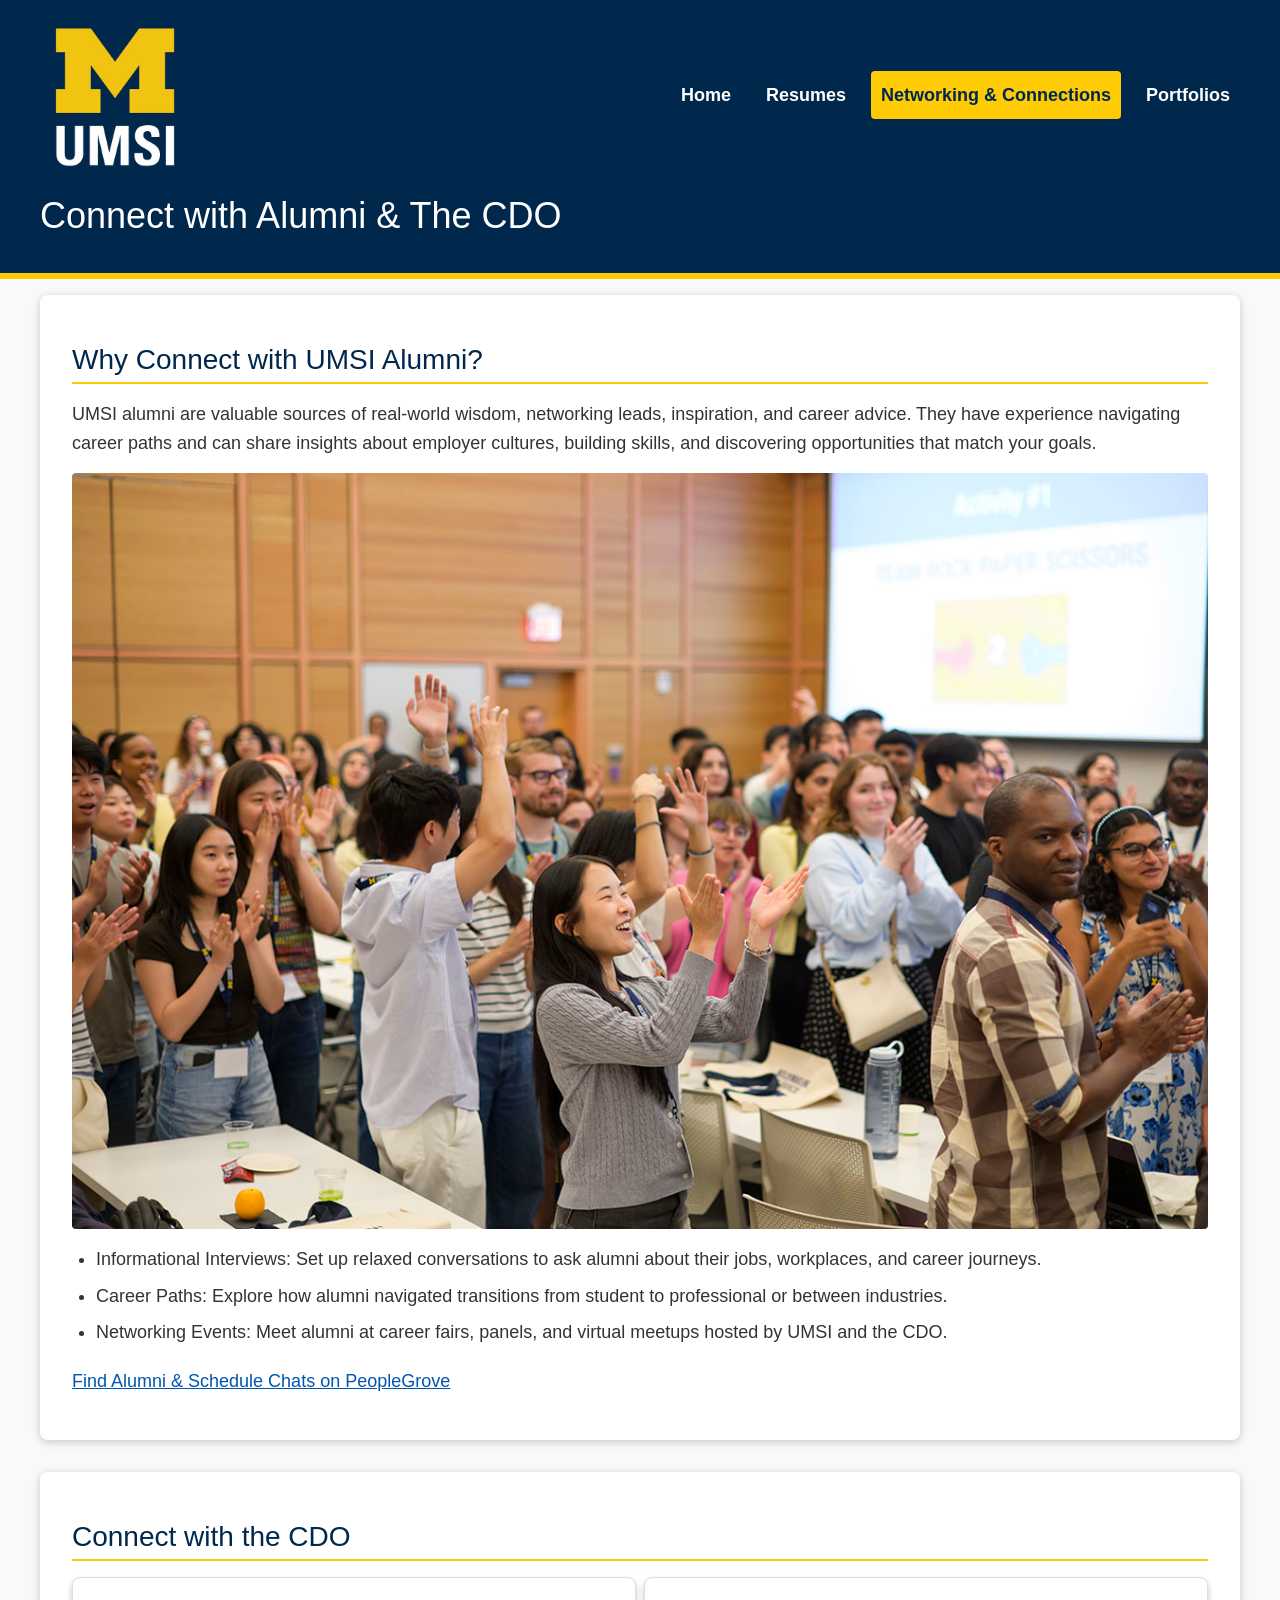
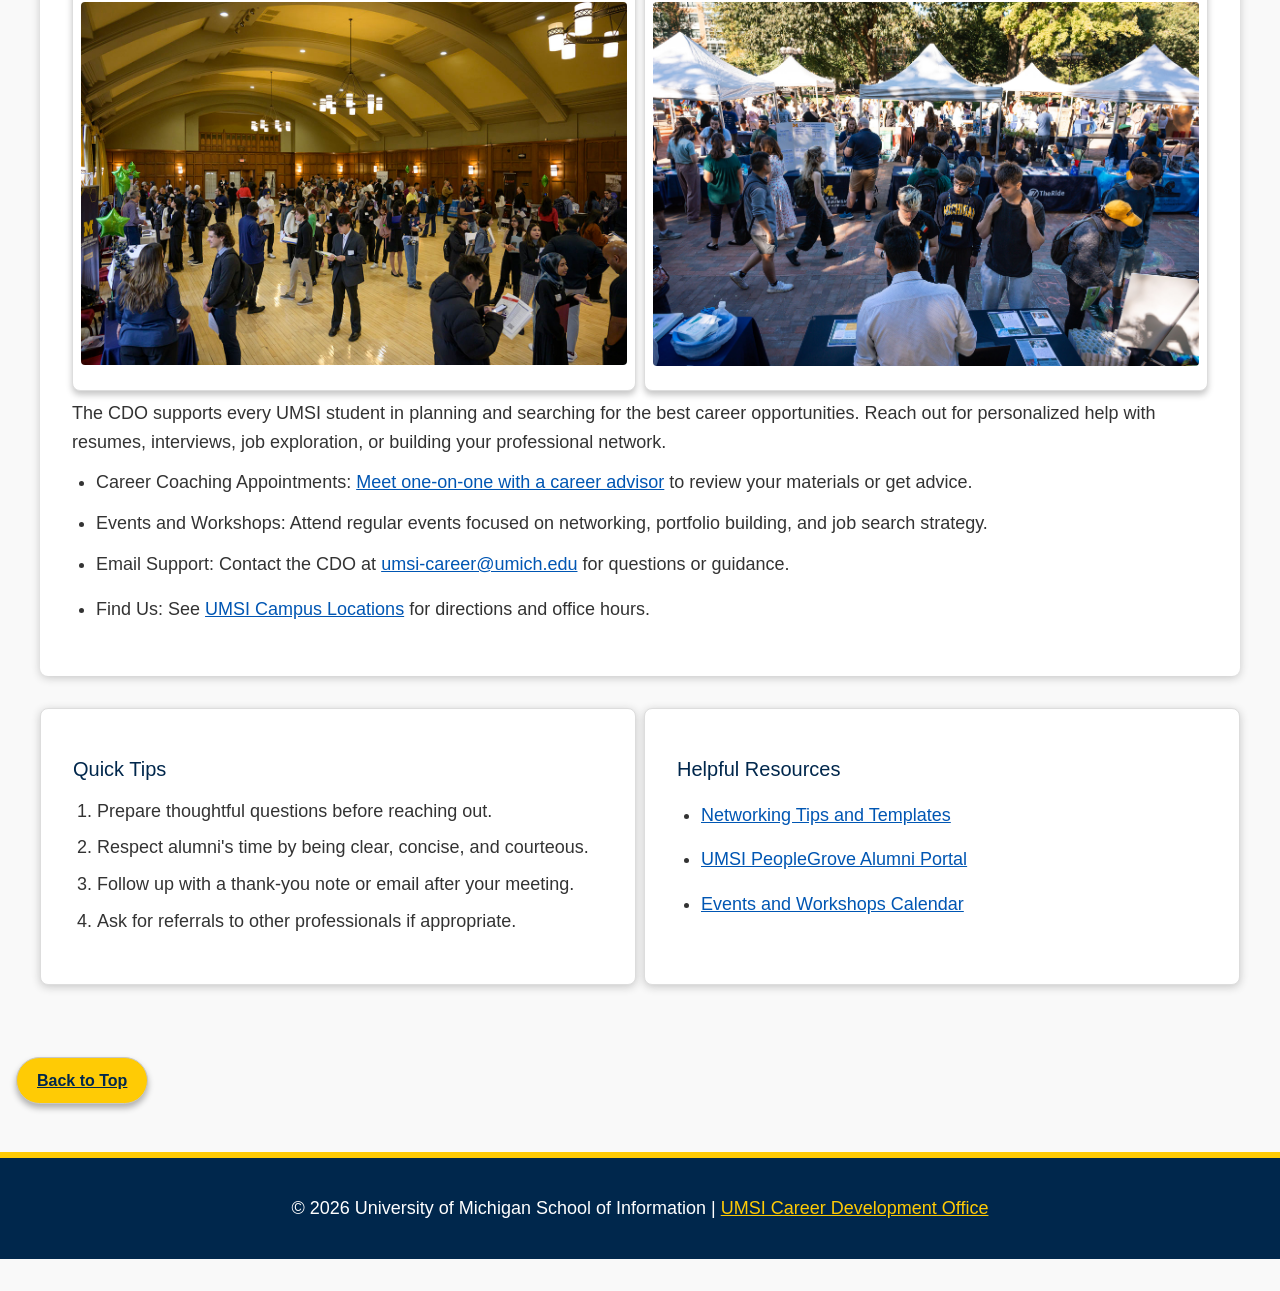
==== networking.html @ 2c111045 "Add files via upload" ====
<!DOCTYPE html>
<html lang="en">
<head>
    <meta charset="UTF-8">
    <meta name="viewport" content="width=device-width, initial-scale=1.0">
    <link rel="stylesheet" href="css/html5reset.css">
    <link rel="stylesheet" href="css/style.css">
    <title>Networking & Connections - UMSI</title>
</head>
<body>
    <header class="site-header">
        <a href="#main" class="skip-link">Skip to Main Content</a>
        <img src="images/UMSI_signature_vertical_informal_solidblue.jpg" alt="UMSI Logo">
        <nav class="main-nav">
            <ul>
                <li><a href="index.html">Home</a></li>
                <li><a href="resume.html">Resumes</a></li>
                <li class="active"><a href="networking.html">Networking & Connections</a></li>
                <li><a href="portfolio.html">Portfolios</a></li>
            </ul>
        </nav>
        <h1>Connect with Alumni & The CDO</h1>
    </header>

    <main id="main">
        <section class="content-section">
            <h2>Why Connect with UMSI Alumni?</h2>
            <p>UMSI alumni are valuable sources of real-world wisdom, networking leads, inspiration, and career advice. They have experience navigating career paths and can share insights about employer cultures, building skills, and discovering opportunities that match your goals.</p>
            <img src="images/UMSI_MastersOrientation_081825_01.jpg" alt="Masters Orientation event at UMSI.">
            <ul>
                <li>Informational Interviews: Set up relaxed conversations to ask alumni about their jobs, workplaces, and career journeys.</li>
                <li>Career Paths: Explore how alumni navigated transitions from student to professional or between industries.</li>
                <li>Networking Events: Meet alumni at career fairs, panels, and virtual meetups hosted by UMSI and the CDO.</li>
            </ul>
            <p><a href="https://umich.peoplegrove.com/hub/umsi/login" target="_blank">Find Alumni & Schedule Chats on PeopleGrove</a></p>
        </section>

        <section class="content-section">
            <h2>Connect with the CDO</h2>
            <div class="grid-cards">
                <div class="card">
                     <img src="images/UMSI_CareerFair_02062025_02.jpg" alt="UMSI Career Fair">
                </div>
                <div class="card">
                     <img src="images/UMSI_Networking.jpg" alt="A student networking at a UMSI event.">
                </div>
            </div>
            <p>The CDO supports every UMSI student in planning and searching for the best career opportunities. Reach out for personalized help with resumes, interviews, job exploration, or building your professional network.</p>
            <ul>
                <li>Career Coaching Appointments: <a href="https://umich.instructure.com/courses/137916/pages/talk-to-a-career-coach" target="_blank">Meet one-on-one with a career advisor</a> to review your materials or get advice.</li>
                <li>Events and Workshops: Attend regular events focused on networking, portfolio building, and job search strategy.</li>
                <li>Email Support: Contact the CDO at <a href="mailto:umsi-career@umich.edu">umsi-career@umich.edu</a> for questions or guidance.</li>
                <li>Find Us: See <a href="https://www.si.umich.edu/about-umsi/getting-umsi" target="_blank">UMSI Campus Locations</a> for directions and office hours.</li>
            </ul>
        </section>

        <div class="grid-cards">
            <section class="card content-section">
                <h3>Quick Tips</h3>
                <ol>
                    <li>Prepare thoughtful questions before reaching out.</li>
                    <li>Respect alumni's time by being clear, concise, and courteous.</li>
                    <li>Follow up with a thank-you note or email after your meeting.</li>
                    <li>Ask for referrals to other professionals if appropriate.</li>
                </ol>
            </section>
            <section class="card content-section">
                <h3>Helpful Resources</h3>
                <ul>
                    <li><a href="https://docs.google.com/document/d/18HMt79BU8ovGf9z7_P7No5tuwUS6qHNW5u0sgrepLtE/edit?tab=t.0" target="_blank">Networking Tips and Templates</a></li>
                    <li><a href="https://umich.peoplegrove.com/hub/umsi/login" target="_blank">UMSI PeopleGrove Alumni Portal</a></li>
                    <li><a href="https://umich.instructure.com/courses/137916/pages/attend-an-event" target="_blank">Events and Workshops Calendar</a></li>
                </ul>
            </section>
        </div>
    </main>

    <body id="top">

    <a href="#top" class="back-to-top">Back to Top</a>

    <footer class="site-footer">
        <p>&copy; <span id="current-year"></span> University of Michigan School of Information | <a href="https://umich.instructure.com/courses/137916">UMSI Career Development Office</a></p>
    </footer>

    <script>
        document.getElementById('current-year').textContent = new Date().getFullYear();
    </script>
</body>
</html>
---- css/style.css ----
body {
    font-family: "Helvetica Neue", Helvetica, Arial, sans-serif;
    color: #333333;
    background-color: #F9F9F9;
    line-height: 1.6;
    font-size: 16px;
}

h1, h2, h3 {
    color: #00274C;
    margin-top: 16px;
    margin-bottom: 16px;
    line-height: 1.2;
}

h1 {
    font-size: 29px;
    text-align: center;
    color: #ffffff;
}
h2 {
    font-size: 24px;
    border-bottom: 2px solid #FFCB05;
    padding-bottom: 5px;
}
h3 {
    font-size: 20px;
}

p {
    margin-top: 8px;
    margin-bottom: 8px;
}

img {
    max-width: 100%;
    height: auto;
    display: block;
    border-radius: 4px;
    margin-top: 16px;
    margin-bottom: 16px;
}


a {
    color: #0056b3;
    text-decoration: underline;
    padding: 4px 0;
    display: inline-block;
}

a:hover, a:focus {
    color: #00274C;
    text-decoration: none;
}

.skip-link {
    position: absolute;
    top: -1000px;
    left: -1000px;
    background-color: #FFCB05;
    color: #00274C;
    padding: 10px 15px;
    text-decoration: none;
    font-weight: bold;
}

.skip-link:focus {
    top: 0;
    left: 0;
    z-index: 999;
    outline: 3px solid #00274C;
}

.site-header {
    background-color: #00274C;
    padding: 16px;
    border-bottom: 6px solid #FFCB05;
}

.site-header img {
    max-width: 150px;
    margin: 0 auto 24px auto;
}

.main-nav ul {
    display: grid;
    grid-template-columns: repeat(auto-fit, minmax(130px, 1fr));
    gap: 10px;
    padding: 16px;
    margin: 0;
    list-style: none;
}

.main-nav a {
    display: block;
    background-color: #00274C;
    color: #ffffff;
    text-align: center;
    padding: 12px 5px;
    text-decoration: none;
    border-radius: 4px;
    font-weight: bold;
    min-height: 52px;
    border-bottom: #0b4880 solid 1px;
    margin-bottom: 4px;
    align-items: center;
}

.main-nav a:hover, .main-nav a:focus {
    background-color: #013565;
    color: #ffffff;
    border-bottom: #ffffff solid 1px;
}
.main-nav .active a {
    background-color: #FFCB05;
    border-radius: 4px;
    color: #00274C;
    align-items: center;
}

main {
    padding: 16px;
    max-width: 1200px;
    margin: 0 auto;
}

.grid-cards {
    display: grid;
    grid-template-columns: 1fr 1fr;
    gap: 8px;
    margin-top: 8px;
    margin-bottom: 8px;
}

.card {
    background-color: #ffffff;
    border: 1px solid #ddd;
    padding: 8px;
    border-radius: 8px;
    box-shadow: 0 4px 6px #c7c7c7;
    align-items: center;
}

.content-section ul, .content-section ol {
    margin: 0 0 16px 24px;
}
.content-section ul { list-style-type: disc; }
.content-section ol { list-style-type: decimal; }
.content-section li { margin-bottom: 8px; }


iframe {
    max-width: 100%;
    align-items: center;
}

.faq-section {
    background-color: #FFCB05;
    padding: 15px;
    border: 1px solid #cccccc;
    border-radius: 8px;
    margin-top: 32px;
    box-shadow: 0 4px 6px #c7c7c7;
}


.faq {
    border-bottom: 1px solid #000000;
    padding: 10px;
    margin-bottom: 10px;
    text-align: left;

}

.faq summary {
    font-weight: bold;
    cursor: pointer;
    list-style: none; 
}

.faq summary::after {
    content: "+";
    float: right;
    font-weight: bold;
    color: #00274C;
}

.faq[open] summary::after {
    content: "-";
}

.faq p {
    margin-top: 10px;
}


.site-footer {
    background-color: #00274C;
    color: #ffffff;
    text-align: center;
    padding: 32px 16px;
    margin-top: 32px;
    margin-bottom: 32px;
    border-top: 6px solid #FFCB05;
}

.site-footer a {
    color: #FFCB05;
    text-decoration: underline;
}

.site-footer p {
    margin: 0;
}

html {
    scroll-behavior: smooth;
}

.back-to-top {
    background-color: #FFCB05;
    color: #00274C;
    margin: 16px;
    padding: 10px 20px;
    border: #c7c7c7 solid 1px;
    border-radius: 30px;
    font-weight: bold;
    font-size: 16px;
    box-shadow: 0 4px 6px rgba(0, 0, 0, 0.3);
    z-index: 1000;
}

.back-to-top:hover {
    background-color: #00274C;
    color: #FFCB05;
    text-decoration: none;
}

@media screen and (min-width: 768px) {
    .site-header {
        display: flex;
        flex-wrap: wrap;
        justify-content: space-between;
        align-items: center;
        padding: 20px 40px;
    }

    .site-header img {
        margin: 0;
        max-width: 150px;
    }

    .site-header h1 {
        text-align: left;
        margin-top: 24px;
        font-size: 36px;
        width: 100%;
    }

    .main-nav ul {
        display: flex;
        gap: 15px;
        padding: 0;
    }

    .main-nav a {
        min-height: auto;
        padding: 10px 10px;
        margin-bottom: 0;
        border-bottom: none;
    }

    .content-section {
        background-color: #ffffff;
        padding: 32px;
        border-radius: 8px;
        box-shadow: 0 2px 8px #c7c7c7;
        margin-bottom: 32px;
    }

    body {
        font-size: 18px;
    }

    h2 {
        font-size: 28px;
    }
}
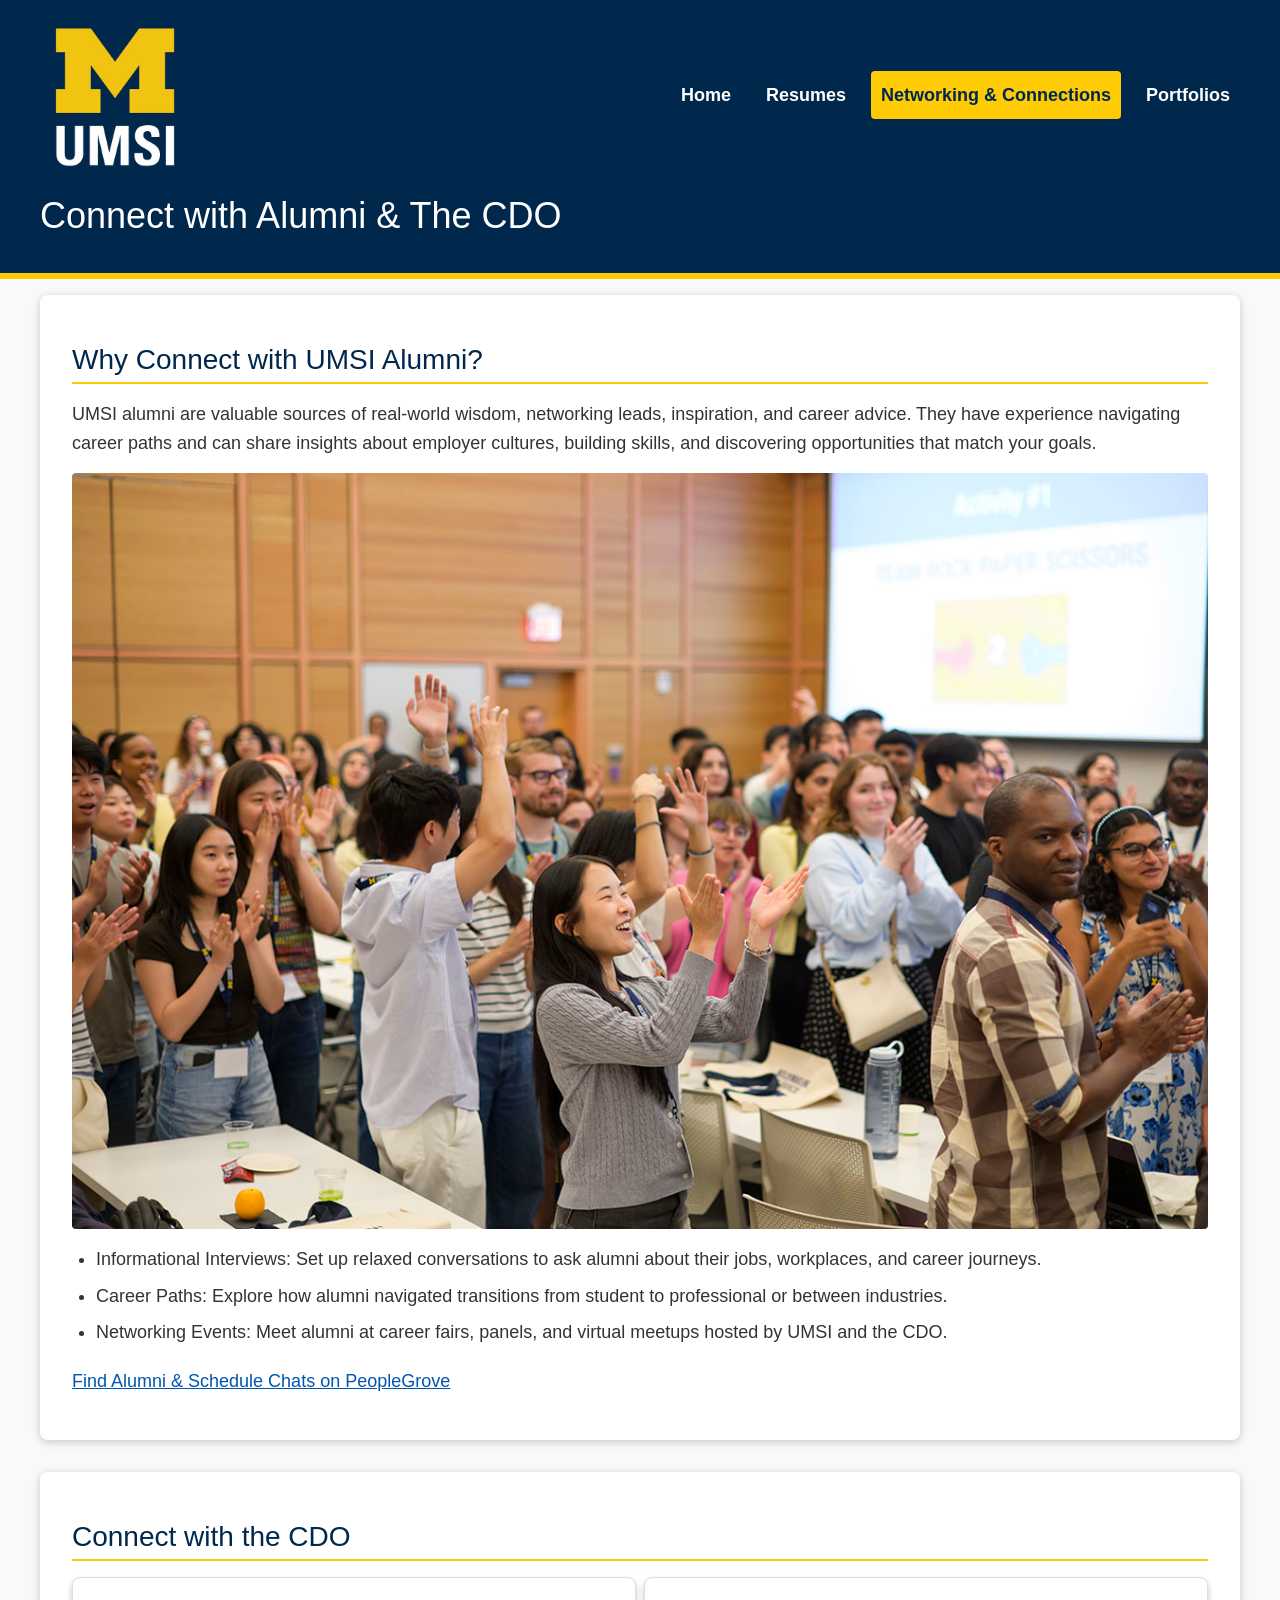
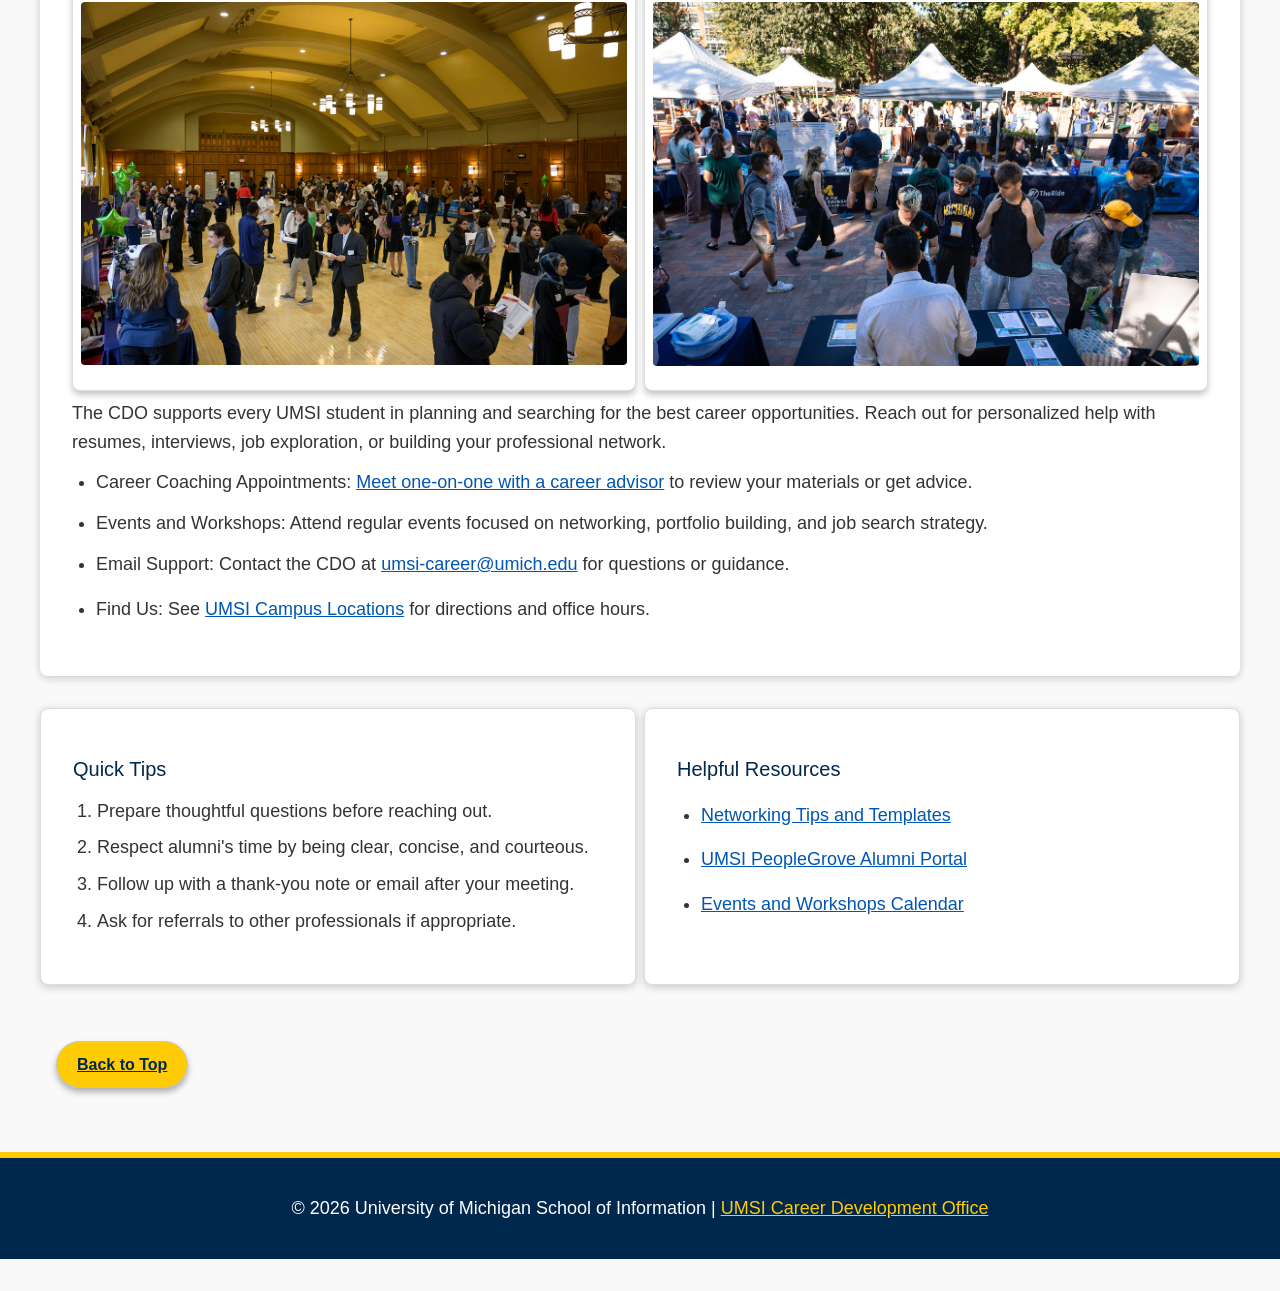
==== commit 6e68624d: "Add files via upload" ====
--- a/networking.html
+++ b/networking.html
@@ -73,11 +73,10 @@
                 </ul>
             </section>
         </div>
+        <div id="top">
+            <a href="#top" class="back-to-top">Back to Top</a>
+        </div>
     </main>
-
-    <body id="top">
-
-    <a href="#top" class="back-to-top">Back to Top</a>
 
     <footer class="site-footer">
         <p>&copy; <span id="current-year"></span> University of Michigan School of Information | <a href="https://umich.instructure.com/courses/137916">UMSI Career Development Office</a></p>
